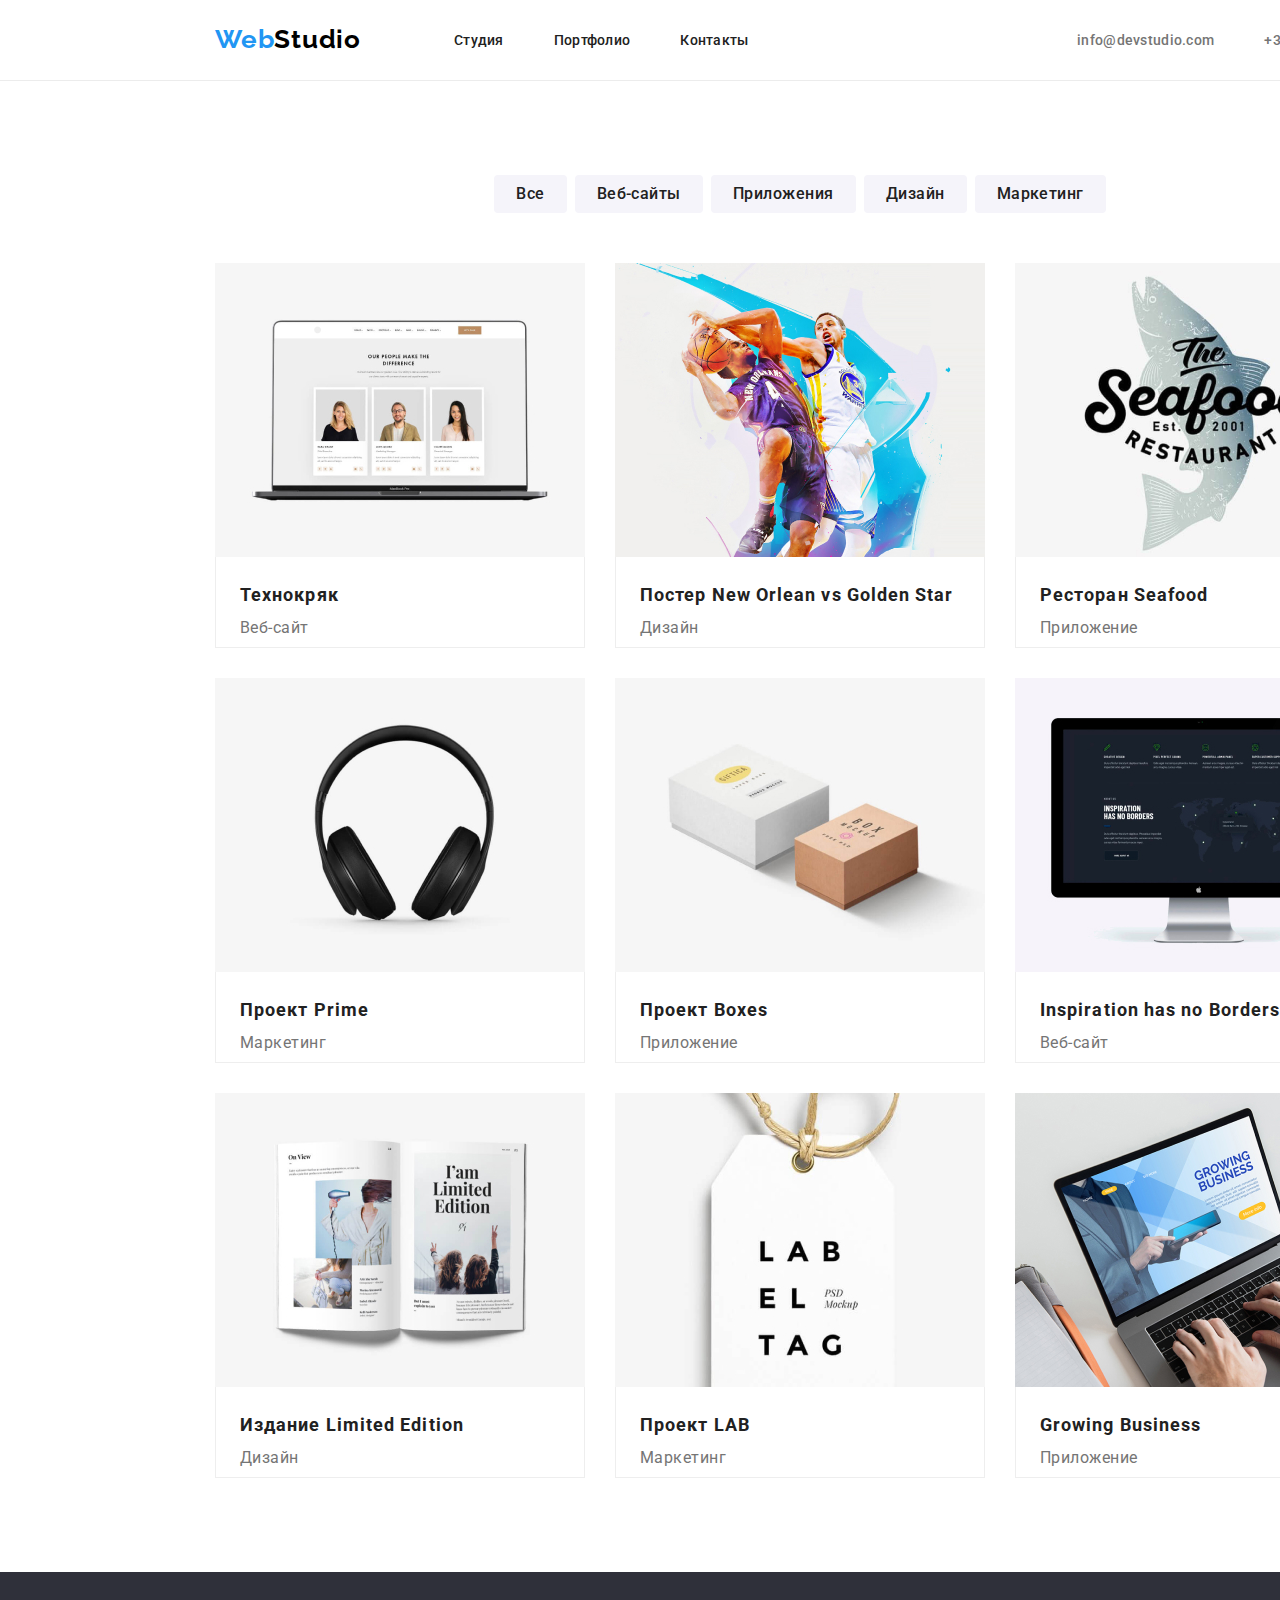
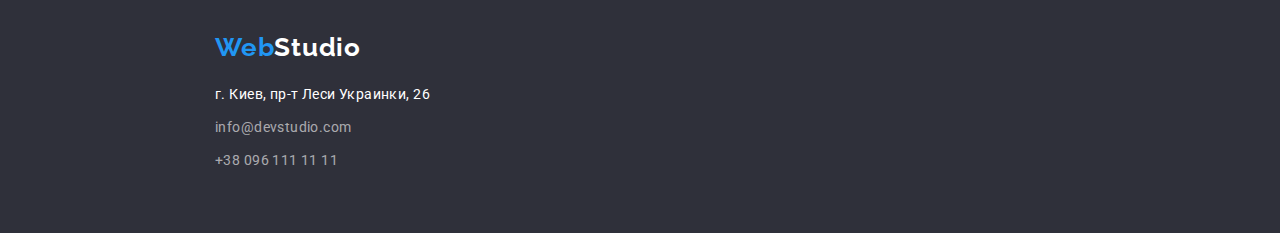
==== portfolio.html @ 57094de9 "HW-03" ====
<!DOCTYPE html>
<html lang="en">
  <head>
    <meta charset="UTF-8" />
    <meta http-equiv="X-UA-Compatible" content="IE=edge" />
    <meta name="viewport" content="width=device-width, initial-scale=1.0" />
    <title>portfolio</title>
    <link
      rel="stylesheet"
      href="https://cdn.jsdelivr.net/npm/modern-normalize@1.1.0/modern-normalize.css"
    />
    <link rel="preconnect" href="https://fonts.googleapis.com" />
    <link rel="preconnect" href="https://fonts.gstatic.com" crossorigin />
    <link rel="stylesheet" href="./css/styles.css" />
    <link
      href="https://fonts.googleapis.com/css2?family=Raleway:wght@700&family=Roboto:wght@400;500;700;900&display=swap"
      rel="stylesheet"
    />
  </head>
  <body>
    <header class="header-page">
      <div class="container header-page-container">
        <nav class="nav">
          <a class="logo link" href="/"><span class="web">Web</span>Studio</a>
          <ul class="list nav-list nav">
            <li class="site-nav-item"><a class="site-nav link" href="./index.html">Студия</a></li>
            <li class="site-nav-item">
              <a class="site-nav link" href="./portfolio.html">Портфолио</a>
            </li>
            <li class="site-nav-item"><a class="site-nav link" href="">Контакты</a></li>
          </ul>
        </nav>
        <ul class="list nav">
          <li class="contact-nav-item">
            <a class="contact-nav link" href="info@devstudio.com"
              ><span lang="en">info@devstudio.com</span></a
            >
          </li>
          <li class="contact-nav-item">
            <a class="contact-nav link" href="tel:+380961111111">+38 096 111 11 11</a>
          </li>
        </ul>
      </div>
    </header>
    <main>
      <section class="portfolio">
        <div class="container">
          <ul class="list menu">
            <li><button type="button" class="button portfolio-button">Все</button></li>
            <li><button type="button" class="button portfolio-button">Веб-сайты</button></li>
            <li><button type="button" class="button portfolio-button">Приложения</button></li>
            <li><button type="button" class="button portfolio-button">Дизайн</button></li>
            <li><button type="button" class="button portfolio-button">Маркетинг</button></li>
          </ul>
          <ul class="list portfolio-list">
            <li class="portfolio-list-card">
              <img src="./img/img4.jpg" alt="Веб-сайт" width="370" height="294" />
              <div class="portfolio-card">
                <h3 class="portfolio-title">Технокряк</h3>
                <p class="portfolio-text">Веб-сайт</p>
              </div>
            </li>
            <li class="portfolio-list-card">
              <img src="./img/img5.jpg" alt="Дизайн" width="370" height="294" />
              <div class="portfolio-card">
                <h3 class="portfolio-title">
                  Постер <span lang="en">New Orlean vs Golden Star</span>
                </h3>
                <p class="portfolio-text">Дизайн</p>
              </div>
            </li>
            <li class="portfolio-list-card">
              <img src="./img/img6.jpg" alt="Приложение" width="370" height="294" />
              <div class="portfolio-card">
                <h3 class="portfolio-title">Ресторан <span lang="en">Seafood</span></h3>
                <p class="portfolio-text">Приложение</p>
              </div>
            </li>
            <li class="portfolio-list-card">
              <img src="./img/img7.jpg" alt=">Маркетинг" width="370" height="294" />
              <div class="portfolio-card">
                <h3 class="portfolio-title">Проект <span lang="en">Prime</span></h3>
                <p class="portfolio-text">Маркетинг</p>
              </div>
            </li>
            <li class="portfolio-list-card">
              <img src="./img/img8.jpg" alt="Приложение" width="370" height="294" />
              <div class="portfolio-card">
                <h3 class="portfolio-title">Проект <span lang="en">Boxes</span></h3>
                <p class="portfolio-text">Приложение</p>
              </div>
            </li>
            <li class="portfolio-list-card">
              <img src="./img/img9.jpg" alt="Веб-сайт" width="370" height="294" />
              <div class="portfolio-card">
                <h3 class="portfolio-title"><span lang="en">Inspiration has no Border</span>s</h3>
                <p class="portfolio-text">Веб-сайт</p>
              </div>
            </li>
            <li class="portfolio-list-card">
              <img src="./img/img10.jpg" alt="Дизайн" width="370" height="294" />
              <div class="portfolio-card">
                <h3 class="portfolio-title">Издание <span lang="en">Limited Edition</span></h3>
                <p class="portfolio-text">Дизайн</p>
              </div>
            </li>
            <li class="portfolio-list-card">
              <img src="./img/img11.jpg" alt=">Маркетинг" width="370" height="294" />
              <div class="portfolio-card">
                <h3 class="portfolio-title">Проект <span lang="en">LAB</span></h3>
                <p class="portfolio-text">Маркетинг</p>
              </div>
            </li>
            <li class="portfolio-list-card">
              <img src="./img/img12.jpg" alt="Приложение" width="370" height="294" />
              <div class="portfolio-card">
                <h3 class="portfolio-title"><span lang="en">Growing Business</span></h3>
                <p class="portfolio-text">Приложение</p>
              </div>
            </li>
          </ul>
        </div>
      </section>
    </main>
    <footer class="footer">
      <div class="container footer-section">
        <a class="logo link footer-logo" href="/"><span class="footer-web">Web</span>Studio</a>
        <address>
          <ul class="list">
            <li class="footer-list">
              <a
                class="footer-link link"
                href="https://www.google.com/maps/place/бул.+Леси+Украинки,+26,+Киев,+02000/@50.4265824,30.5372888,18z/data=!3m1!4b1!4m5!3m4!1s0x40d4cf0e033ecbe9:0x57a4dffefec77da0!8m2!3d50.4265807!4d30.5383858"
                >г. Киев, пр-т Леси Украинки, 26</a
              >
            </li>
            <li class="footer-list">
              <a class="footer-contact link" href="info@devstudio.com">info@devstudio.com</a>
            </li>
            <li class="footer-list">
              <a class="footer-contact link" href="tel:+380961111111">+38 096 111 11 11</a>
            </li>
          </ul>
        </address>
      </div>
    </footer>
  </body>
</html>
---- css/styles.css ----
/*====================================Сброс стилей====================================*/
h1, 
h2, 
h3, 
h4, 
p {
        margin-top: 0;
        margin-bottom: 0;
}

ul {
        margin-top: 0;
        margin-bottom: 0;
        padding-left: 0;
}

img {
        display: block;
}

.list {
        list-style: none;
}

.link {
        text-decoration: none;
}

.section {
        padding: 94px 0;
}
.container {
        width: 1200px;
        margin-left: auto;
        margin-right: auto;
        padding-left: 15px;
        padding-right: 15px;
        
}

/*====================================/Сброс стилей====================================*/

/* палитра цветов */
/* Основной цвет #757575 */
/* Вторичный цвет #212121 */
/* акцент #2196F3 */
/* Основной цвет фона #ffffff */

:root {
        --main-text-color: #757575;
        --title-text-color: #212121;
        --accent-color :#2196F3;
        --White: #ffffff;
        --main-font-family: 'Roboto', sans-serif;
}

body {
        width: 1600px;
        font-family: 'Roboto', sans-serif;
        font-weight: 400;
        background-color: #ffffff;
        color: #757575;
}

/* ====================================HEADER==================================== */
.header-page {
        border-bottom: 1px solid #ECECEC;
}
.header-page-container {
        display: flex;
        align-items: center;
        justify-content: space-between;
        
}

.nav {
        display: flex;
        align-items: center;
        
}

.logo {
        align-items: center;
        margin-top: 24px;
        margin-right: 93px;
        margin-bottom: 25px;

        color: #000000;

        font-family: 'Raleway', sans-serif;
        font-weight: 700;
        font-size: 26px;
        line-height: 1.19;
        letter-spacing: 0.03em;
}

.activ:active {
        color: var(--accent-color);
}

.web {
        color: var(--accent-color);
}

.site-nav-item:not(:last-child) {
        margin-right: 50px;
}

.site-nav {
        color: var(--title-text-color);
        
        font-weight: 500;
        font-size: 14px;
        line-height: 1.14;
        letter-spacing: 0.02em;
        
}

.site-nav:hover,
.site-nav:focus {
        color: var(--accent-color) ;
}

.contact-nav-item:not(:last-child) {
        margin-right: 50px;
}

.contact-nav {
        font-weight: 500;
        font-size: 14px;
        line-height: 1.14;
        letter-spacing: 0.02em;
        color: var(--main-text-color);
}

.contact-nav:hover,
.contact-nav:focus {
        color: var(--accent-color);
}

/* ====================================/HEADER==================================== */

/* ====================================HERO==================================== */

.hero {
        display: flex;
        justify-content: center;
        background-color: #2F303A;
        min-height: 600px;
        padding: 0;
}

.hero-container {
        display: flex;
        flex-direction: column;
        justify-content: center;
        align-items: center;
}

.hero-title {
        margin-bottom: 30px;
        max-width: 696px;
        font-weight: 900;
        font-size: 44px;
        line-height: 1.36;
        text-align: center;
        letter-spacing: 0.06em;
        text-transform: uppercase;
        color: var(--White);
}

/* ====================================/HERO==================================== */

/* ====================================BUTTONS==================================== */

.hero-button {
        padding: 10px 32px;
        border-radius: 4px;
        border: transparent;
        font-family: 'Roboto';
        font-style: normal;
        font-weight: 700;
        font-size: 16px;
        line-height: 1.88;
        display: flex;
        align-items: center;
        text-align: center;
        letter-spacing: 0.06em;
        cursor: pointer;
        background-color: var(--accent-color);
        color: var(--White);
}

.hero-button:hover,
.hero-button:focus {
        background-color: #188CE8;
        color: var(--White);
}

.button {
        font-family: 'Roboto';
        font-style: normal;
        font-weight: 500;
        font-size: 16px;
        line-height: 1.63;
        text-align: center;
        letter-spacing: 0.03em;
        cursor: pointer;
        background-color: #F5F4FA;
        color: var(--title-text-color);
}

.button:hover,
.button:focus {
        background-color: var(--accent-color);
        color: var(--White);
}
/* ====================================/BUTTONS==================================== */

/* ====================================FEATURES==================================== */

.features-list {
        display:flex;
        align-items: center;
        flex-wrap: wrap;
        gap: 30px;
}

.features-item {
        display: flex;
        flex-direction: column;
        flex-basis: calc((100% - 90px) / 4);
}

.section .section-title {
        margin-bottom: 10px;
        font-weight: 700;
        font-size: 14px;
        line-height: 1.14;
        letter-spacing: 0.03em;
        text-transform: uppercase;
        color: var(--title-text-color);
}
.section .section-text {
        /* width: 270px; */
        font-size: 14px;
        line-height: 1.71;
        letter-spacing: 0.03em;
}

/* ====================================/FEATURES==================================== */

/* ====================================WORK==================================== */
.work {
        padding-top: 0;
}

.work-title {
        margin-bottom: 50px;
        font-weight: 700;
        font-size: 36px;
        line-height: 1.16;
        text-align: center;
        letter-spacing: 0.03em;
        color: var(--title-text-color);
}

.work-list {
        display: flex;
        flex-wrap: wrap;
        gap: 30px;
}
.work-list-card {
        flex-basis: calc((100% - 60px) / 3);
}

/* ====================================/WORK==================================== */

/* ====================================TEAM==================================== */
.team-fon {
        background-color: #F5F4FA;
}

.team-title {
        margin-bottom: 50px;
        font-weight: 700;
        font-size: 36px;
        line-height: 1.16;
        text-align: center;
        letter-spacing: 0.03em;
        color: var(--title-text-color);
}
.team-list {
        display: flex;
        flex-wrap: wrap;
        gap: 30px;
}

.team-card {
        flex-basis: calc((100% - 90px) / 4);
        background: #FFFFFF;
        box-shadow: 0px 1px 3px rgba(0, 0, 0, 0.12), 0px 1px 1px rgba(0, 0, 0, 0.14), 0px 2px 1px rgba(0, 0, 0, 0.2);
        border-radius: 0px 0px 4px 4px;
}

.team-name {
        padding-top: 30px;
        margin-bottom: 10px;
        font-weight: 500;
        font-size: 16px;
        line-height: 1.19;
        text-align: center;
        letter-spacing: 0.03em;
        color: var(--title-text-color);
}
.team-text {
        padding-bottom: 30px;
        font-size: 16px;
        line-height: 1.19;
        text-align: center;
        letter-spacing: 0.03em;
        color: var(--main-text-color);
}
/* ====================================/TEAM==================================== */

/* ====================================FOOTER==================================== */
.footer {
        background-color: #2F303A;
}
.footer-section {
        display: flex;
        flex-direction: column;
        padding-top: 60px;
        padding-bottom: 60px;
}

.footer .logo {
        font-family: 'Raleway', sans-serif;
        font-weight: 700;
        font-size: 26px;
        line-height: 1.19;
        letter-spacing: 0.03em;
        color: var(--White) ;
        margin: 0;
        margin-bottom: 20px;
}
.footer-logo {
        margin-bottom: 20px;
}
.footer-web {
        color: var(--accent-color);
}

.footer-list:not(:last-child) {
        margin-bottom: 9px;
}

.footer-link {
        font-size: 14px;
        font-style: normal;
        line-height: 1.71;
        letter-spacing: 0.03em;
        color: var(--White);
}
.footer-contact {
        font-size: 14px;
        font-style: normal;
        line-height: 1.71;
        letter-spacing: 0.03em;
        color: rgba(255, 255, 255, 0.6);
}
.footer-contact:hover,
.footer-contact:focus {
        color: var(--accent-color);
}
/* ====================================/FOOTER==================================== */

/* ====================================PORTFOLIO==================================== */
.portfolio {
        display: flex;
        flex-direction: column;
}

.menu {
        display: flex;
        flex-wrap: wrap;
        justify-content: center;
        align-items: center;
        padding-top: 94px;
        gap: 8px;
}

.portfolio-button {
        padding: 6px 22px;
        margin-bottom: 50px;
        
        border-radius: 4px;
        border: transparent;
}

.portfolio-button:hover,
.portfolio-button:focus{
        box-shadow: 0px 3px 1px rgba(0, 0, 0, 0.1),
0px 1px 2px rgba(0, 0, 0, 0.08),
0px 2px 2px rgba(0, 0, 0, 0.12);
}

.portfolio-list {
        display: flex;
        flex-wrap: wrap;
        justify-content: space-between;
        gap: 30px;
        margin-bottom: 94px;
}
.portfolio-list-card {
        flex-basis: calc((100% - 60px) / 3);
}

.portfolio-card {
        background: #FFFFFF;
        border-right: 1px solid #EEEEEE;
        border-bottom: 1px solid #EEEEEE;
        border-left: 1px solid #EEEEEE;
        padding: 20px 24px 4px;
}

.portfolio-title {
        font-weight: 700;
        font-size: 18px;
        line-height: 2;
        letter-spacing: 0.06em;
        color: var(--title-text-color);
}

.portfolio-text {
        font-size: 16px;
        line-height: 1.88;
        letter-spacing: 0.03em;
        color: var(--main-text-color);
}
/* ====================================/PORTFOLIO==================================== */
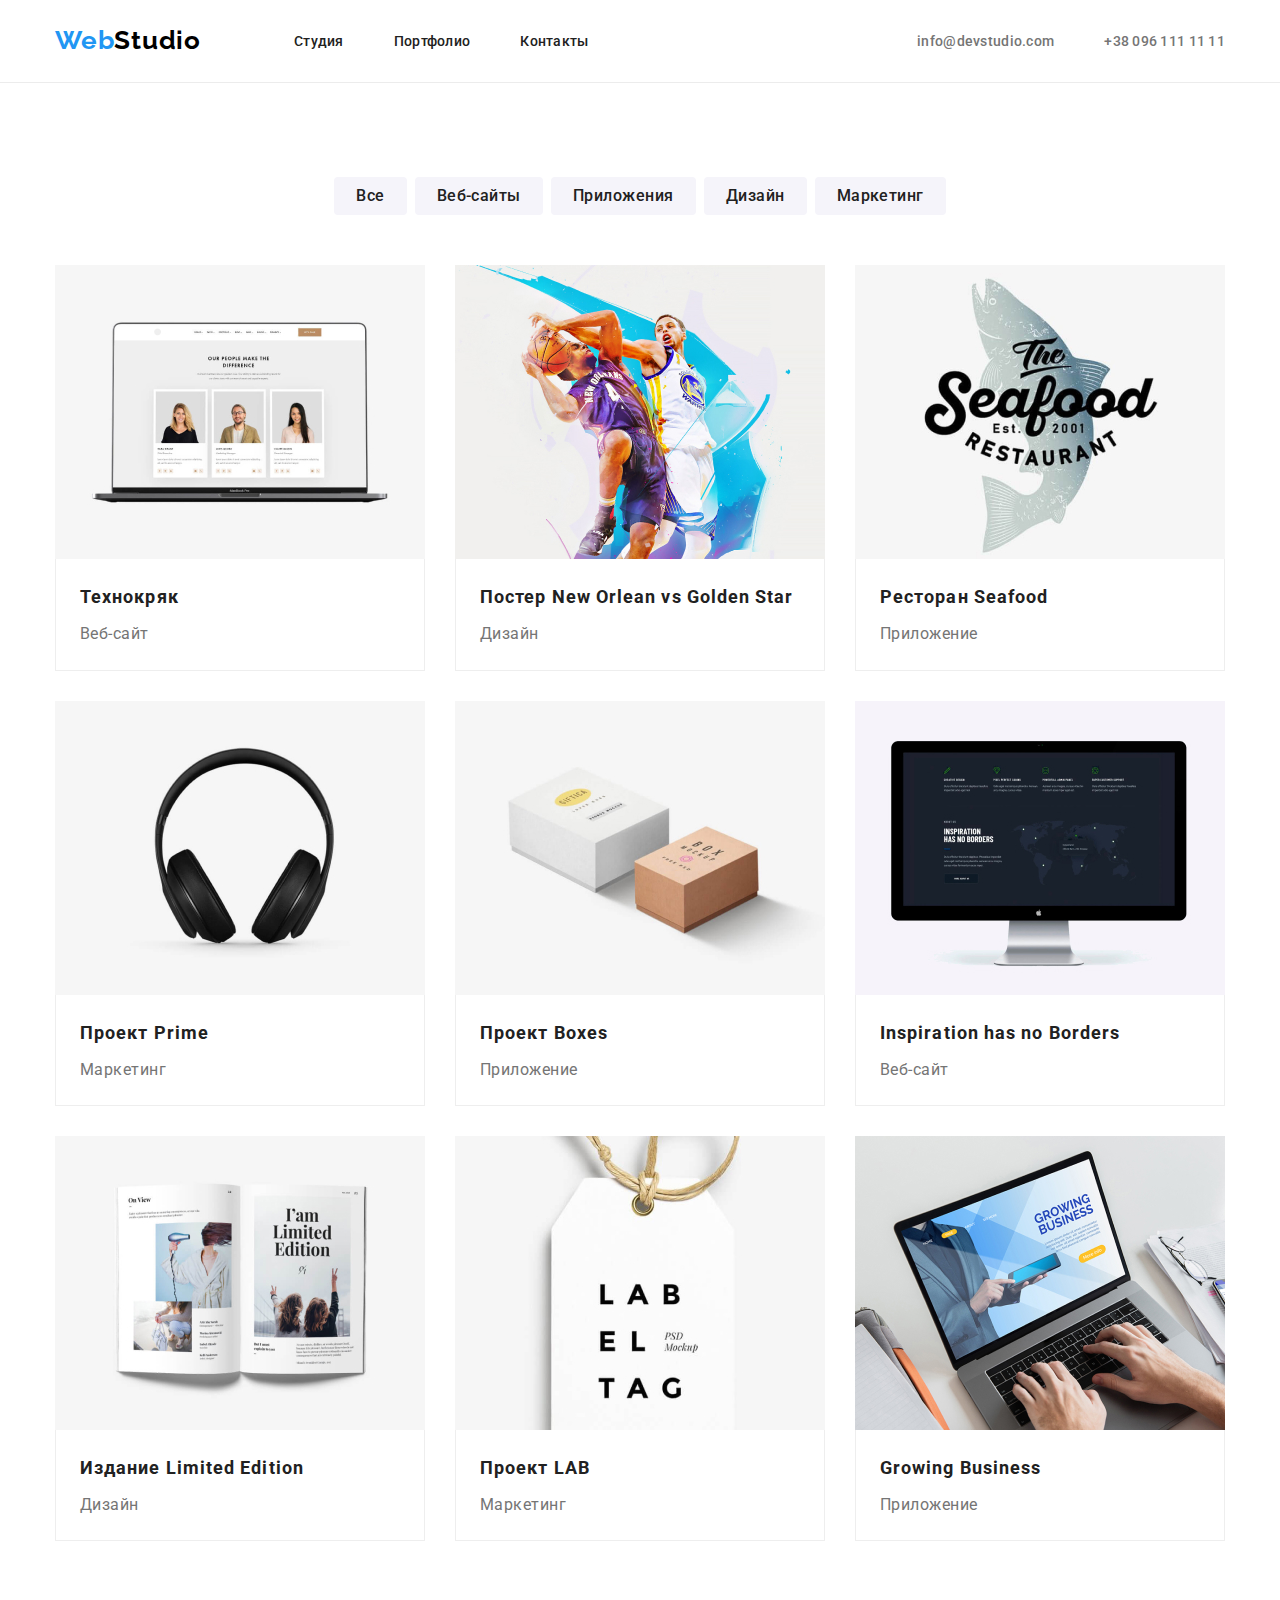
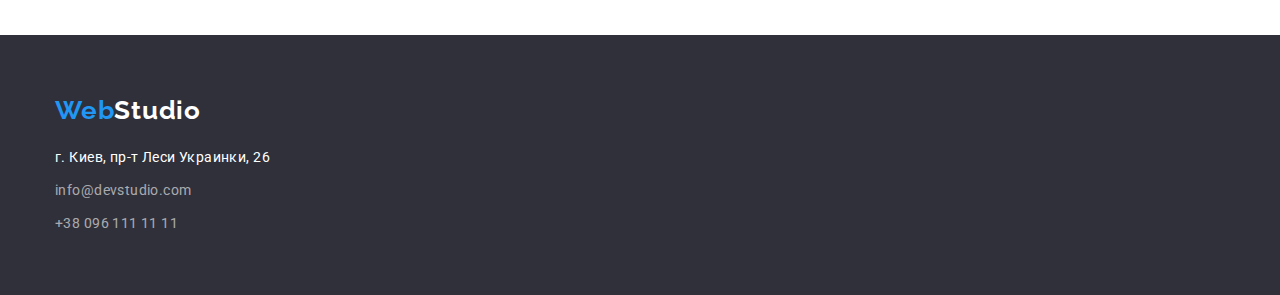
==== commit fa1068db: "Correction of HW 03.1" ====
--- a/portfolio.html
+++ b/portfolio.html
@@ -21,7 +21,7 @@
     <header class="header-page">
       <div class="container header-page-container">
         <nav class="nav">
-          <a class="logo link" href="/"><span class="web">Web</span>Studio</a>
+          <a class="logo header-logo link" href="/"><span class="web">Web</span>Studio</a>
           <ul class="list nav-list nav">
             <li class="site-nav-item"><a class="site-nav link" href="./index.html">Студия</a></li>
             <li class="site-nav-item">
@@ -30,7 +30,7 @@
             <li class="site-nav-item"><a class="site-nav link" href="">Контакты</a></li>
           </ul>
         </nav>
-        <ul class="list nav">
+        <ul class="list nav nav-item">
           <li class="contact-nav-item">
             <a class="contact-nav link" href="info@devstudio.com"
               ><span lang="en">info@devstudio.com</span></a
--- a/css/styles.css
+++ b/css/styles.css
@@ -55,7 +55,6 @@
 }
 
 body {
-        width: 1600px;
         font-family: 'Roboto', sans-serif;
         font-weight: 400;
         background-color: #ffffff;
@@ -76,14 +75,15 @@
 .nav {
         display: flex;
         align-items: center;
-        
+}
+.header-logo {
+        padding-top: 24px;
+        padding-bottom: 25px;
 }
 
 .logo {
         align-items: center;
-        margin-top: 24px;
         margin-right: 93px;
-        margin-bottom: 25px;
 
         color: #000000;
 
@@ -92,6 +92,10 @@
         font-size: 26px;
         line-height: 1.19;
         letter-spacing: 0.03em;
+}
+.nav-list {
+        padding-top: 32px;
+        padding-bottom: 32px;
 }
 
 .activ:active {
@@ -136,6 +140,10 @@
 .contact-nav:hover,
 .contact-nav:focus {
         color: var(--accent-color);
+}
+.nav-item {
+        padding-top: 32px;
+        padding-bottom: 32px;
 }
 
 /* ====================================/HEADER==================================== */
@@ -302,9 +310,12 @@
         box-shadow: 0px 1px 3px rgba(0, 0, 0, 0.12), 0px 1px 1px rgba(0, 0, 0, 0.14), 0px 2px 1px rgba(0, 0, 0, 0.2);
         border-radius: 0px 0px 4px 4px;
 }
+.team-card-text {
+        padding-top: 30px;
+        padding-bottom: 30px;
+}
 
 .team-name {
-        padding-top: 30px;
         margin-bottom: 10px;
         font-weight: 500;
         font-size: 16px;
@@ -314,7 +325,6 @@
         color: var(--title-text-color);
 }
 .team-text {
-        padding-bottom: 30px;
         font-size: 16px;
         line-height: 1.19;
         text-align: center;
@@ -326,12 +336,13 @@
 /* ====================================FOOTER==================================== */
 .footer {
         background-color: #2F303A;
-}
-.footer-section {
-        display: flex;
-        flex-direction: column;
         padding-top: 60px;
         padding-bottom: 60px;
+}
+.footer-section {
+        display: flex;
+        flex-direction: column;
+        
 }
 
 .footer .logo {
@@ -379,6 +390,8 @@
 .portfolio {
         display: flex;
         flex-direction: column;
+        padding-top: 94px;
+        padding-bottom: 94px;
 }
 
 .menu {
@@ -386,14 +399,14 @@
         flex-wrap: wrap;
         justify-content: center;
         align-items: center;
-        padding-top: 94px;
+
         gap: 8px;
+        margin-bottom: 50px;
 }
 
 .portfolio-button {
         padding: 6px 22px;
-        margin-bottom: 50px;
-        
+
         border-radius: 4px;
         border: transparent;
 }
@@ -410,7 +423,6 @@
         flex-wrap: wrap;
         justify-content: space-between;
         gap: 30px;
-        margin-bottom: 94px;
 }
 .portfolio-list-card {
         flex-basis: calc((100% - 60px) / 3);
@@ -421,7 +433,7 @@
         border-right: 1px solid #EEEEEE;
         border-bottom: 1px solid #EEEEEE;
         border-left: 1px solid #EEEEEE;
-        padding: 20px 24px 4px;
+        padding: 20px 24px;
 }
 
 .portfolio-title {
@@ -430,6 +442,7 @@
         line-height: 2;
         letter-spacing: 0.06em;
         color: var(--title-text-color);
+        margin-bottom: 4px;
 }
 
 .portfolio-text {
